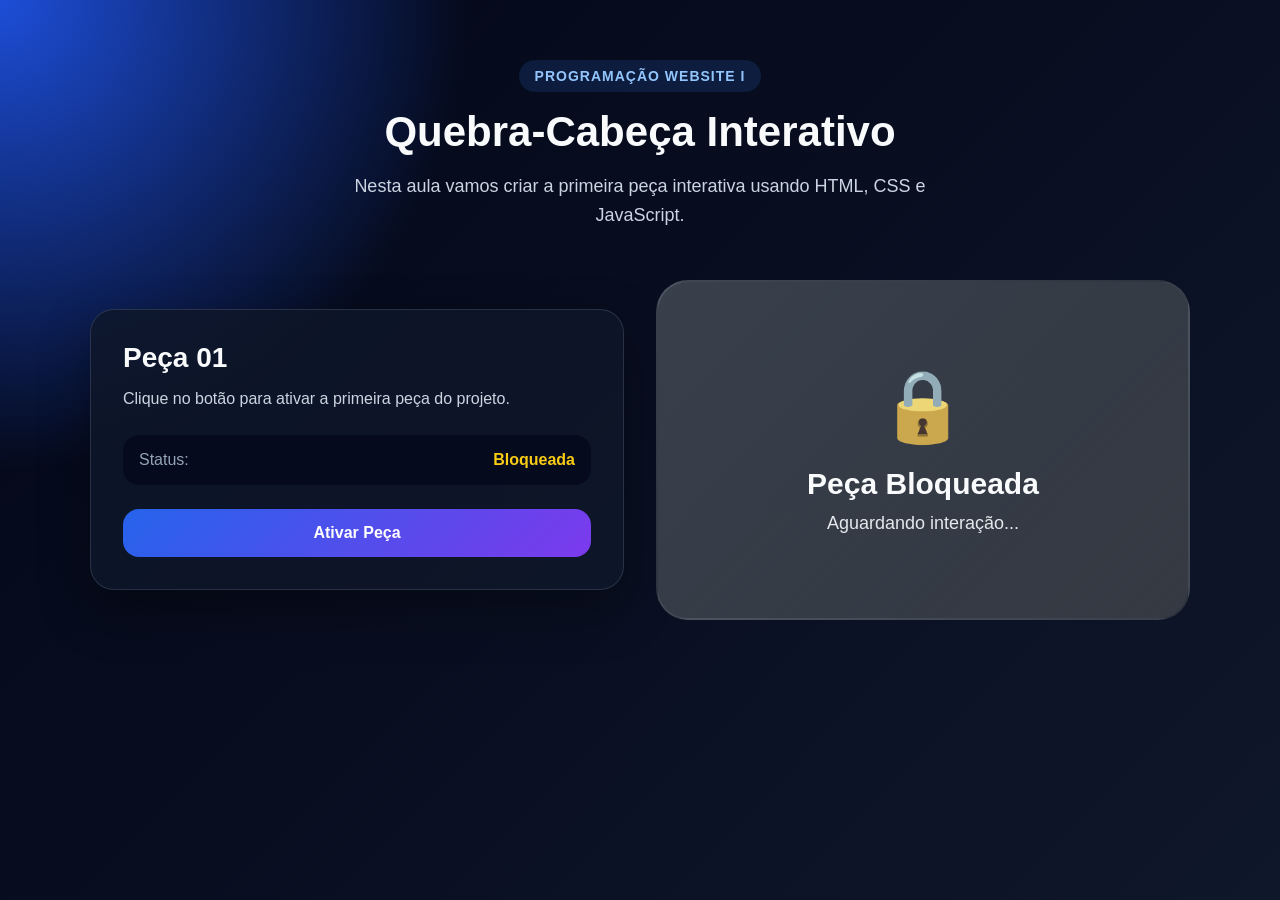
==== ExemploDOM/index.html @ 894ad549 "Add files via upload" ====
<!DOCTYPE html>
<html lang="pt-BR">
<head>
  <meta charset="UTF-8">
  <meta name="viewport" content="width=device-width, initial-scale=1.0">
  <title>Quebra-Cabeça Interativo</title>
  <link rel="stylesheet" href="css/style.css">
</head>
<body>

  <main class="container">

    <section class="hero">
      <p class="tag">Programação Website I</p>
      <h1>Quebra-Cabeça Interativo</h1>
      <p class="descricao">
        Nesta aula vamos criar a primeira peça interativa usando HTML, CSS e JavaScript.
      </p>
    </section>

    <section class="area-projeto">

      <div class="card-info">
        <h2>Peça 01</h2>

        <p>
          Clique no botão para ativar a primeira peça do projeto.
        </p>

        <div class="status-box">
          <span>Status:</span>
          <strong id="statusTexto">Bloqueada</strong>
        </div>

        <button id="btnAtivar" class="btn-principal">
          Ativar Peça
        </button>
      </div>

      <div id="peca" class="peca bloqueada">
        <div class="peca-conteudo">
          <span id="iconePeca" class="icone">🔒</span>
          <h3 id="tituloPeca">Peça Bloqueada</h3>
          <p id="textoPeca">Aguardando interação...</p>

          <!-- BOTÃO NOVO -->
          <a id="btnIrSite"
             href="aula.html"
             target="_blank">

            <button class="btn-principal" style="margin-top: 20px; display: none;">
              Ir para a Aula
            </button>

          </a>

        </div>
      </div>

    </section>

  </main>

  <script src="js/script.js"></script>
</body>
</html>
---- ExemploDOM/css/style.css ----
/* Remove margens e espaçamentos padrões dos navegadores */
* {
  margin: 0;
  padding: 0;
  box-sizing: border-box;
}

/* Estiliza o corpo da página */
body {
  min-height: 100vh;
  font-family: Arial, Helvetica, sans-serif;
  background:
    radial-gradient(circle at top left, #1d4ed8, transparent 30%),
    linear-gradient(135deg, #020617, #0f172a);
  color: #f8fafc;
}

/* Define largura máxima do conteúdo */
.container {
  width: 90%;
  max-width: 1100px;
  margin: 0 auto;
  padding: 60px 0;
}

/* Centraliza o cabeçalho */
.hero {
  text-align: center;
  margin-bottom: 50px;
}

/* Estiliza a etiqueta superior */
.tag {
  display: inline-block;
  padding: 8px 16px;
  margin-bottom: 16px;
  border-radius: 999px;
  background-color: rgba(59, 130, 246, 0.15);
  color: #93c5fd;
  font-size: 14px;
  font-weight: bold;
  letter-spacing: 1px;
  text-transform: uppercase;
}

/* Estiliza o título principal */
.hero h1 {
  font-size: 42px;
  margin-bottom: 16px;
}

/* Estiliza o parágrafo de descrição */
.descricao {
  max-width: 650px;
  margin: 0 auto;
  color: #cbd5e1;
  font-size: 18px;
  line-height: 1.6;
}

/* Divide a área do projeto em duas colunas */
.area-projeto {
  display: grid;
  grid-template-columns: 1fr 1fr;
  gap: 32px;
  align-items: center;
}

/* Estiliza o card de informações */
.card-info {
  background-color: rgba(15, 23, 42, 0.85);
  border: 1px solid rgba(148, 163, 184, 0.2);
  border-radius: 24px;
  padding: 32px;
  box-shadow: 0 20px 50px rgba(0, 0, 0, 0.35);
}

/* Estiliza o título do card */
.card-info h2 {
  font-size: 28px;
  margin-bottom: 12px;
}

/* Estiliza o texto do card */
.card-info p {
  color: #cbd5e1;
  line-height: 1.6;
  margin-bottom: 24px;
}

/* Estiliza a caixa de status */
.status-box {
  display: flex;
  justify-content: space-between;
  align-items: center;
  background-color: rgba(2, 6, 23, 0.7);
  border-radius: 16px;
  padding: 16px;
  margin-bottom: 24px;
}

/* Estiliza o texto "Status:" */
.status-box span {
  color: #94a3b8;
}

/* Estiliza o texto do status */
.status-box strong {
  color: #facc15;
}

/* Estiliza o botão principal */
.btn-principal {
  width: 100%;
  padding: 15px 20px;
  border: none;
  border-radius: 16px;
  background: linear-gradient(135deg, #2563eb, #7c3aed);
  color: white;
  font-size: 16px;
  font-weight: bold;
  cursor: pointer;
  transition: 0.3s;
}

/* Efeito quando passa o mouse no botão */
.btn-principal:hover {
  transform: translateY(-3px);
  box-shadow: 0 12px 30px rgba(37, 99, 235, 0.35);
}

/* Estiliza a peça do quebra-cabeça */
.peca {
  min-height: 340px;
  border-radius: 32px;
  display: flex;
  justify-content: center;
  align-items: center;
  transition: 0.4s;
  position: relative;
  overflow: hidden;
}

/* Cria um brilho visual na peça */
.peca::before {
  content: "";
  position: absolute;
  inset: 0;
  background: linear-gradient(135deg, transparent, rgba(255, 255, 255, 0.15));
}

/* Organiza o conteúdo interno da peça */
.peca-conteudo {
  position: relative;
  text-align: center;
  padding: 30px;
}

/* Estiliza o ícone da peça */
.icone {
  display: block;
  font-size: 70px;
  margin-bottom: 20px;
}

/* Estiliza o título da peça */
.peca h3 {
  font-size: 30px;
  margin-bottom: 12px;
}

/* Estiliza o texto da peça */
.peca p {
  color: #e2e8f0;
  font-size: 18px;
}

/* Estado inicial da peça */
.bloqueada {
  background: linear-gradient(135deg, #334155, #0f172a);
  border: 2px solid rgba(148, 163, 184, 0.2);
  filter: grayscale(40%);
}

/* Estado ativado da peça */
.ativa {
  background: linear-gradient(135deg, #16a34a, #22c55e);
  border: 2px solid rgba(187, 247, 208, 0.6);
  box-shadow: 0 25px 60px rgba(34, 197, 94, 0.35);
  transform: scale(1.03);
}

/* Altera a cor do título quando a peça está ativa */
.ativa h3 {
  color: #ffffff;
}

/* Adaptação para telas menores */
@media (max-width: 800px) {
  .area-projeto {
    grid-template-columns: 1fr;
  }

  .hero h1 {
    font-size: 32px;
  }
}
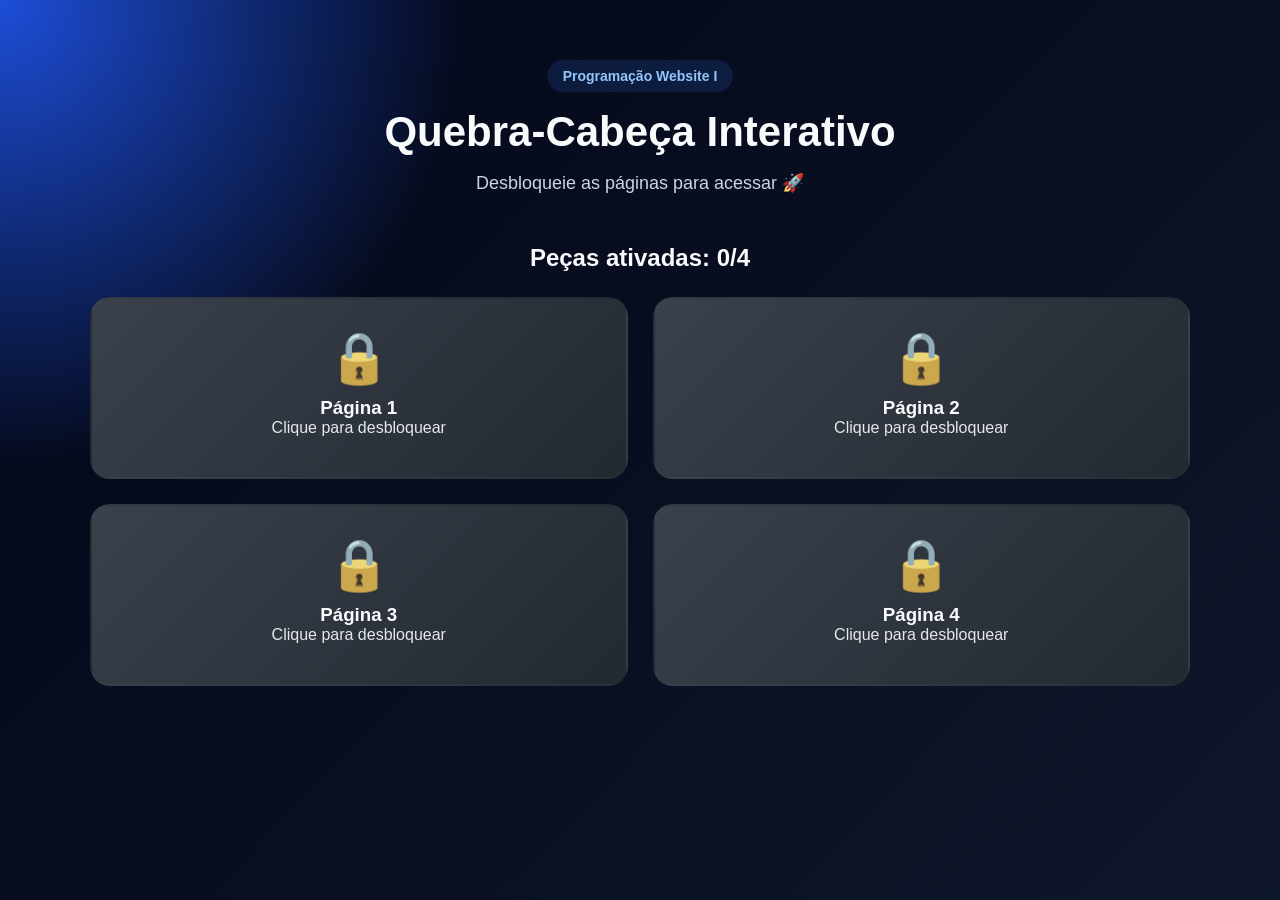
==== commit 2ca03dfa: "Add files via upload" ====
--- a/ExemploDOM/index.html
+++ b/ExemploDOM/index.html
@@ -14,47 +14,59 @@
       <p class="tag">Programação Website I</p>
       <h1>Quebra-Cabeça Interativo</h1>
       <p class="descricao">
-        Nesta aula vamos criar a primeira peça interativa usando HTML, CSS e JavaScript.
+        Desbloqueie as páginas para acessar 🚀
       </p>
     </section>
 
     <section class="area-projeto">
 
-      <div class="card-info">
-        <h2>Peça 01</h2>
+      <div class="contador-box">
+        <h2>Peças ativadas: <span id="contador">0</span>/4</h2>
 
-        <p>
-          Clique no botão para ativar a primeira peça do projeto.
-        </p>
+        <!-- MENSAGEM FINAL -->
+        <p id="mensagemFinal" style="text-align:center; margin-top:20px; font-weight:bold;"></p>
+      </div>
 
-        <div class="status-box">
-          <span>Status:</span>
-          <strong id="statusTexto">Bloqueada</strong>
+      <div class="grid-pecas">
+
+        <!-- PEÇA 1 -->
+        <div class="peca bloqueada">
+          <span class="icone">🔒</span>
+          <h3>Página 1</h3>
+          <p class="texto">Clique para desbloquear</p>
+
+          <a href="aula.html" target="_blank">
+            <button class="btn-abrir">Ir para página</button>
+          </a>
         </div>
 
-        <button id="btnAtivar" class="btn-principal">
-          Ativar Peça
-        </button>
-      </div>
+        <!-- PEÇA 2 -->
+        <div class="peca bloqueada">
+          <span class="icone">🔒</span>
+          <h3>Página 2</h3>
+          <p class="texto">Clique para desbloquear</p>
 
-      <div id="peca" class="peca bloqueada">
-        <div class="peca-conteudo">
-          <span id="iconePeca" class="icone">🔒</span>
-          <h3 id="tituloPeca">Peça Bloqueada</h3>
-          <p id="textoPeca">Aguardando interação...</p>
+          <a href="aula2.html" target="_blank">
+            <button class="btn-abrir">Ir para página</button>
+          </a>
+        </div>
 
-          <!-- BOTÃO NOVO -->
-          <a id="btnIrSite"
-             href="aula.html"
-             target="_blank">
+        <!-- PEÇA 3 -->
+        <div class="peca bloqueada">
+          <span class="icone">🔒</span>
+          <h3>Página 3</h3>
+          <p class="texto">Clique para desbloquear</p>
+          <button class="btn-abrir">Ir para página</button>
+        </div>
 
-            <button class="btn-principal" style="margin-top: 20px; display: none;">
-              Ir para a Aula
-            </button>
+        <!-- PEÇA 4 -->
+        <div class="peca bloqueada">
+          <span class="icone">🔒</span>
+          <h3>Página 4</h3>
+          <p class="texto">Clique para desbloquear</p>
+          <button class="btn-abrir">Ir para página</button>
+        </div>
 
-          </a>
-
-        </div>
       </div>
 
     </section>
--- a/ExemploDOM/css/style.css
+++ b/ExemploDOM/css/style.css
@@ -1,11 +1,11 @@
-/* Remove margens e espaçamentos padrões dos navegadores */
+/* RESET */
 * {
   margin: 0;
   padding: 0;
   box-sizing: border-box;
 }
 
-/* Estiliza o corpo da página */
+/* BODY */
 body {
   min-height: 100vh;
   font-family: Arial, Helvetica, sans-serif;
@@ -15,7 +15,7 @@
   color: #f8fafc;
 }
 
-/* Define largura máxima do conteúdo */
+/* CONTAINER */
 .container {
   width: 90%;
   max-width: 1100px;
@@ -23,13 +23,12 @@
   padding: 60px 0;
 }
 
-/* Centraliza o cabeçalho */
+/* HERO */
 .hero {
   text-align: center;
   margin-bottom: 50px;
 }
 
-/* Estiliza a etiqueta superior */
 .tag {
   display: inline-block;
   padding: 8px 16px;
@@ -39,165 +38,120 @@
   color: #93c5fd;
   font-size: 14px;
   font-weight: bold;
-  letter-spacing: 1px;
-  text-transform: uppercase;
 }
 
-/* Estiliza o título principal */
 .hero h1 {
   font-size: 42px;
   margin-bottom: 16px;
 }
 
-/* Estiliza o parágrafo de descrição */
 .descricao {
   max-width: 650px;
   margin: 0 auto;
   color: #cbd5e1;
   font-size: 18px;
-  line-height: 1.6;
 }
 
-/* Divide a área do projeto em duas colunas */
-.area-projeto {
-  display: grid;
-  grid-template-columns: 1fr 1fr;
-  gap: 32px;
-  align-items: center;
+/* CONTADOR */
+.contador-box {
+  text-align: center;
+  margin-bottom: 25px;
 }
 
-/* Estiliza o card de informações */
-.card-info {
-  background-color: rgba(15, 23, 42, 0.85);
-  border: 1px solid rgba(148, 163, 184, 0.2);
-  border-radius: 24px;
-  padding: 32px;
-  box-shadow: 0 20px 50px rgba(0, 0, 0, 0.35);
+/* GRID */
+.grid-pecas {
+  display: grid;
+  grid-template-columns: repeat(2, 1fr);
+  gap: 25px;
 }
 
-/* Estiliza o título do card */
-.card-info h2 {
-  font-size: 28px;
-  margin-bottom: 12px;
+/* PEÇA */
+.peca {
+  padding: 30px;
+  border-radius: 20px;
+  text-align: center;
+  cursor: pointer;
+  transition: 0.3s;
+  background: #334155;
+  border: 2px solid transparent;
 }
 
-/* Estiliza o texto do card */
-.card-info p {
-  color: #cbd5e1;
-  line-height: 1.6;
-  margin-bottom: 24px;
+/* HOVER */
+.peca:hover {
+  transform: scale(1.05);
 }
 
-/* Estiliza a caixa de status */
-.status-box {
-  display: flex;
-  justify-content: space-between;
-  align-items: center;
-  background-color: rgba(2, 6, 23, 0.7);
-  border-radius: 16px;
-  padding: 16px;
-  margin-bottom: 24px;
+/* BLOQUEADA */
+.bloqueada {
+  background: linear-gradient(135deg, #374151, #1f2937);
+  filter: grayscale(40%);
 }
 
-/* Estiliza o texto "Status:" */
-.status-box span {
-  color: #94a3b8;
+/* ATIVA */
+.ativa {
+  filter: none;
+  transform: scale(1.03);
+  box-shadow: 0 15px 40px rgba(0,0,0,0.4);
 }
 
-/* Estiliza o texto do status */
-.status-box strong {
-  color: #facc15;
+/* CORES BONITAS */
+.peca:nth-child(1).ativa {
+  background: linear-gradient(135deg, #22c55e, #16a34a);
 }
 
-/* Estiliza o botão principal */
-.btn-principal {
-  width: 100%;
-  padding: 15px 20px;
+.peca:nth-child(2).ativa {
+  background: linear-gradient(135deg, #3b82f6, #2563eb);
+}
+
+.peca:nth-child(3).ativa {
+  background: linear-gradient(135deg, #f59e0b, #d97706);
+}
+
+.peca:nth-child(4).ativa {
+  background: linear-gradient(135deg, #ef4444, #dc2626);
+}
+
+/* ÍCONE */
+.icone {
+  font-size: 50px;
+  display: block;
+  margin-bottom: 10px;
+}
+
+/* TEXTO */
+.texto {
+  margin-bottom: 10px;
+  color: #e2e8f0;
+}
+
+/* BOTÃO */
+.btn-abrir {
+  margin-top: 15px;
+  padding: 10px 15px;
   border: none;
-  border-radius: 16px;
+  border-radius: 10px;
   background: linear-gradient(135deg, #2563eb, #7c3aed);
   color: white;
-  font-size: 16px;
   font-weight: bold;
   cursor: pointer;
+  display: none;
   transition: 0.3s;
 }
 
-/* Efeito quando passa o mouse no botão */
-.btn-principal:hover {
-  transform: translateY(-3px);
-  box-shadow: 0 12px 30px rgba(37, 99, 235, 0.35);
+/* HOVER BOTÃO */
+.btn-abrir:hover {
+  transform: translateY(-2px);
+  box-shadow: 0 10px 20px rgba(37, 99, 235, 0.4);
 }
 
-/* Estiliza a peça do quebra-cabeça */
-.peca {
-  min-height: 340px;
-  border-radius: 32px;
-  display: flex;
-  justify-content: center;
-  align-items: center;
-  transition: 0.4s;
-  position: relative;
-  overflow: hidden;
+/* MOSTRAR BOTÃO SÓ QUANDO ATIVA */
+.ativa .btn-abrir {
+  display: inline-block;
 }
 
-/* Cria um brilho visual na peça */
-.peca::before {
-  content: "";
-  position: absolute;
-  inset: 0;
-  background: linear-gradient(135deg, transparent, rgba(255, 255, 255, 0.15));
-}
-
-/* Organiza o conteúdo interno da peça */
-.peca-conteudo {
-  position: relative;
-  text-align: center;
-  padding: 30px;
-}
-
-/* Estiliza o ícone da peça */
-.icone {
-  display: block;
-  font-size: 70px;
-  margin-bottom: 20px;
-}
-
-/* Estiliza o título da peça */
-.peca h3 {
-  font-size: 30px;
-  margin-bottom: 12px;
-}
-
-/* Estiliza o texto da peça */
-.peca p {
-  color: #e2e8f0;
-  font-size: 18px;
-}
-
-/* Estado inicial da peça */
-.bloqueada {
-  background: linear-gradient(135deg, #334155, #0f172a);
-  border: 2px solid rgba(148, 163, 184, 0.2);
-  filter: grayscale(40%);
-}
-
-/* Estado ativado da peça */
-.ativa {
-  background: linear-gradient(135deg, #16a34a, #22c55e);
-  border: 2px solid rgba(187, 247, 208, 0.6);
-  box-shadow: 0 25px 60px rgba(34, 197, 94, 0.35);
-  transform: scale(1.03);
-}
-
-/* Altera a cor do título quando a peça está ativa */
-.ativa h3 {
-  color: #ffffff;
-}
-
-/* Adaptação para telas menores */
+/* RESPONSIVO */
 @media (max-width: 800px) {
-  .area-projeto {
+  .grid-pecas {
     grid-template-columns: 1fr;
   }
 
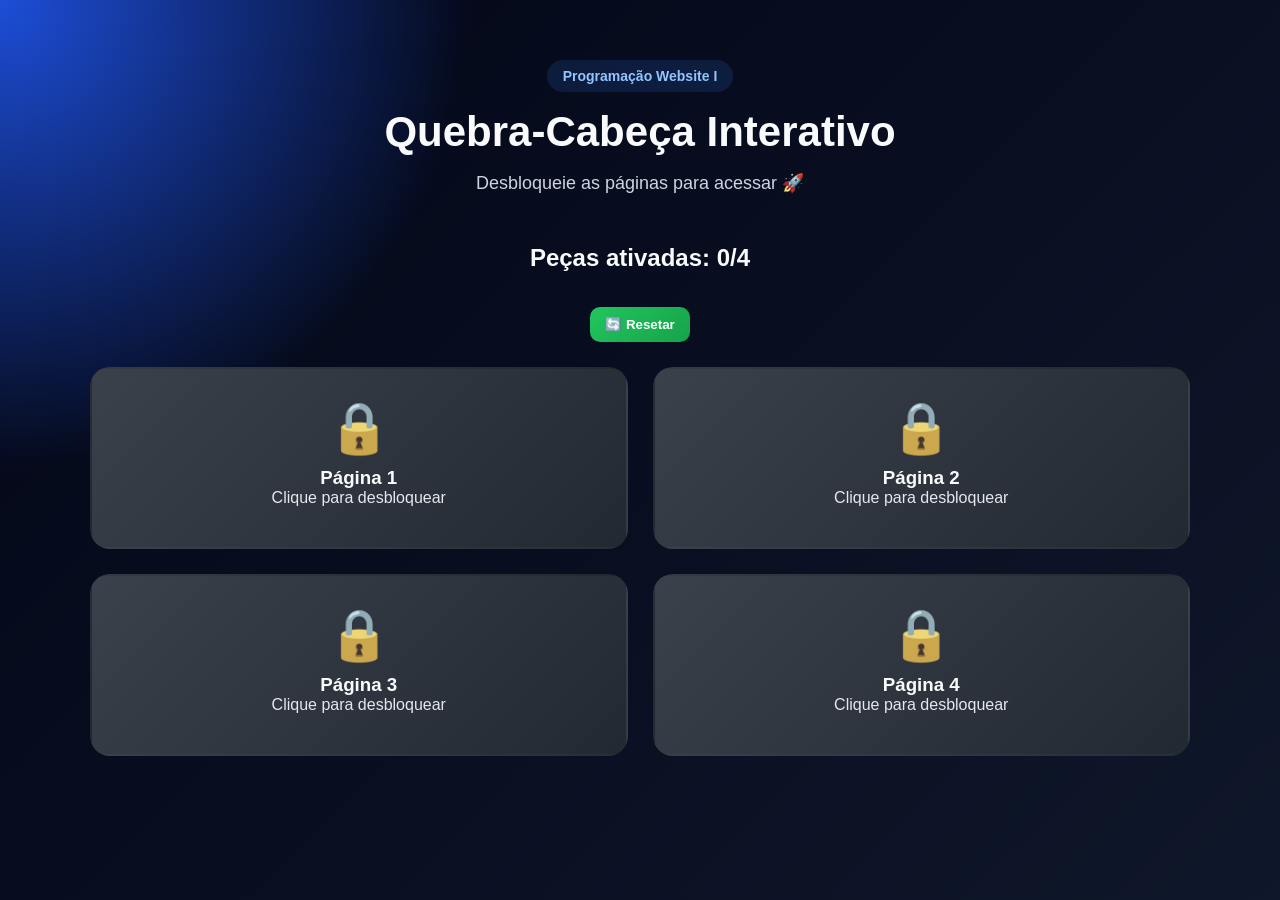
==== commit f8b302aa: "add projeto" ====
--- a/ExemploDOM/index.html
+++ b/ExemploDOM/index.html
@@ -25,6 +25,21 @@
 
         <!-- MENSAGEM FINAL -->
         <p id="mensagemFinal" style="text-align:center; margin-top:20px; font-weight:bold;"></p>
+
+        <!-- 🔄 BOTÃO RESET (ADICIONADO AQUI) -->
+        <button id="reset" style="
+          margin-top:15px;
+          padding:10px 15px;
+          border:none;
+          border-radius:10px;
+          background: linear-gradient(135deg, #22c55e, #16a34a);
+          color:white;
+          font-weight:bold;
+          cursor:pointer;
+        ">
+          🔄 Resetar
+        </button>
+
       </div>
 
       <div class="grid-pecas">
